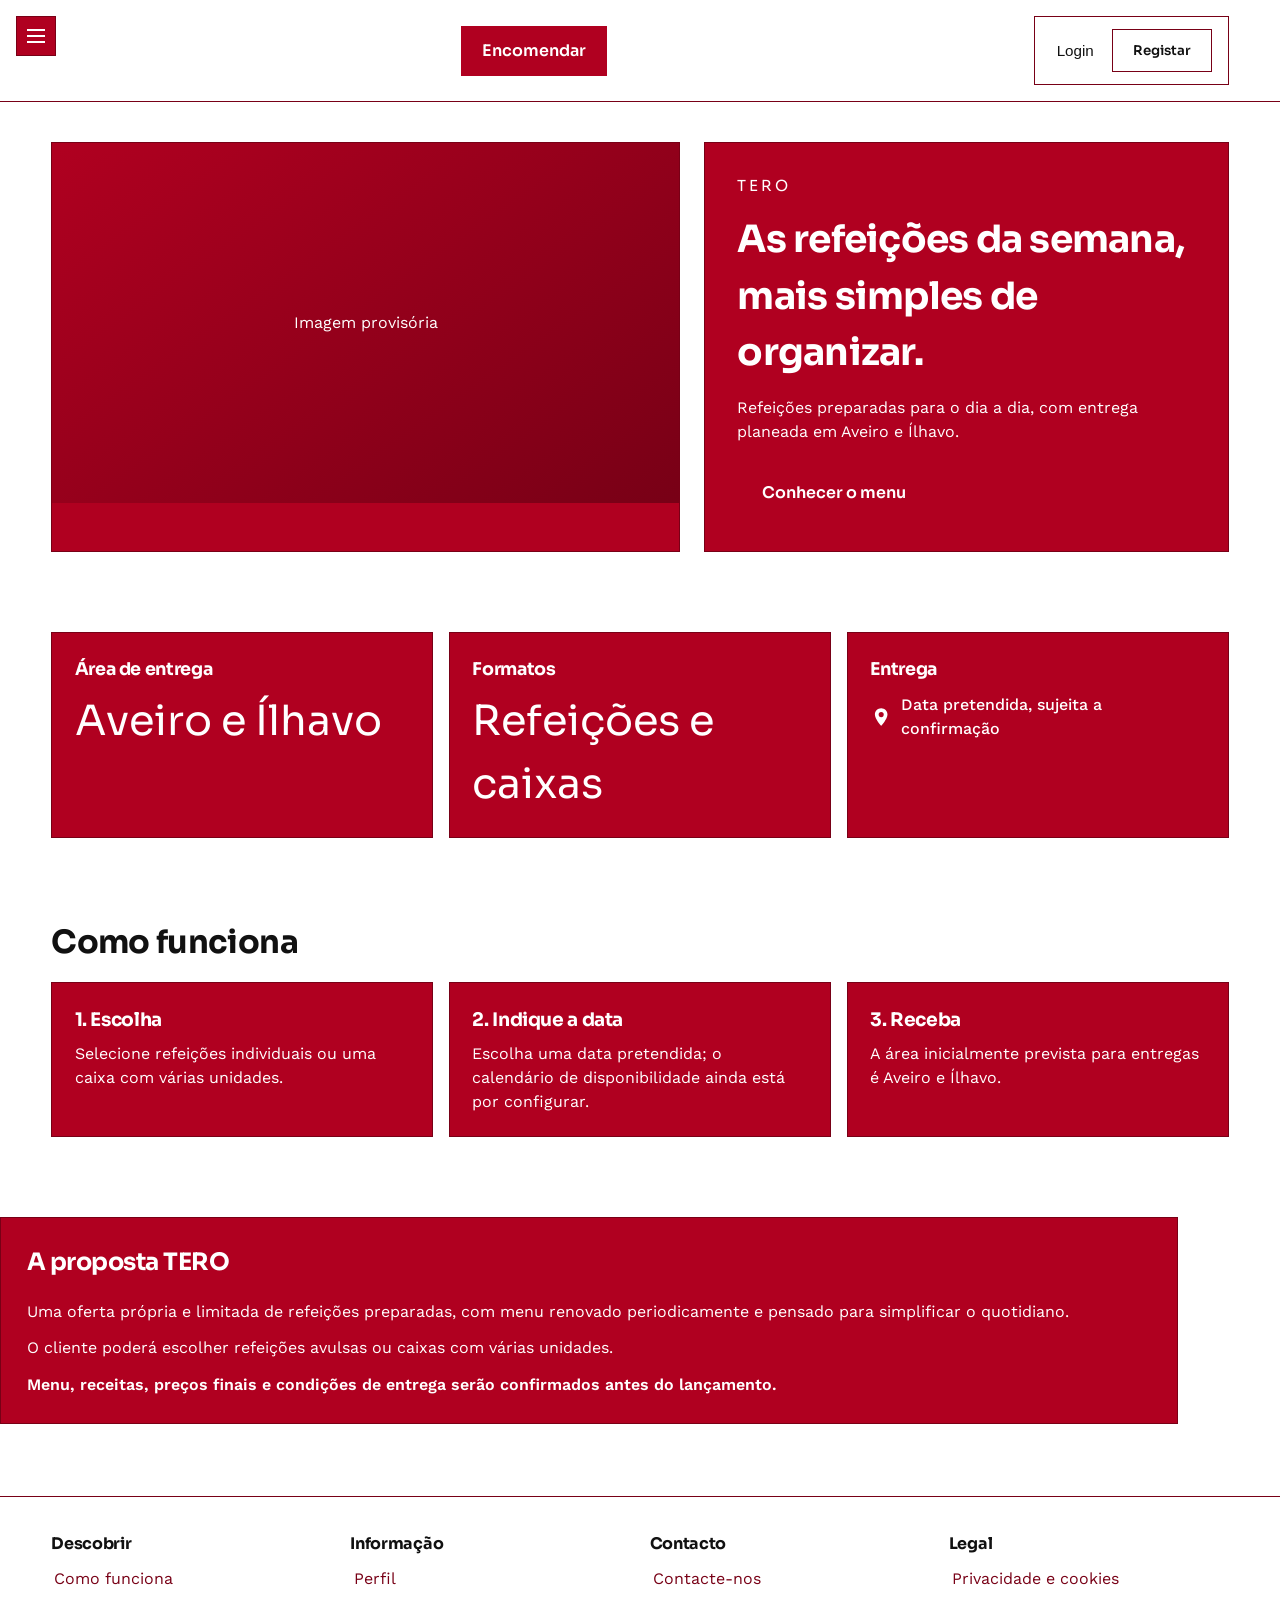
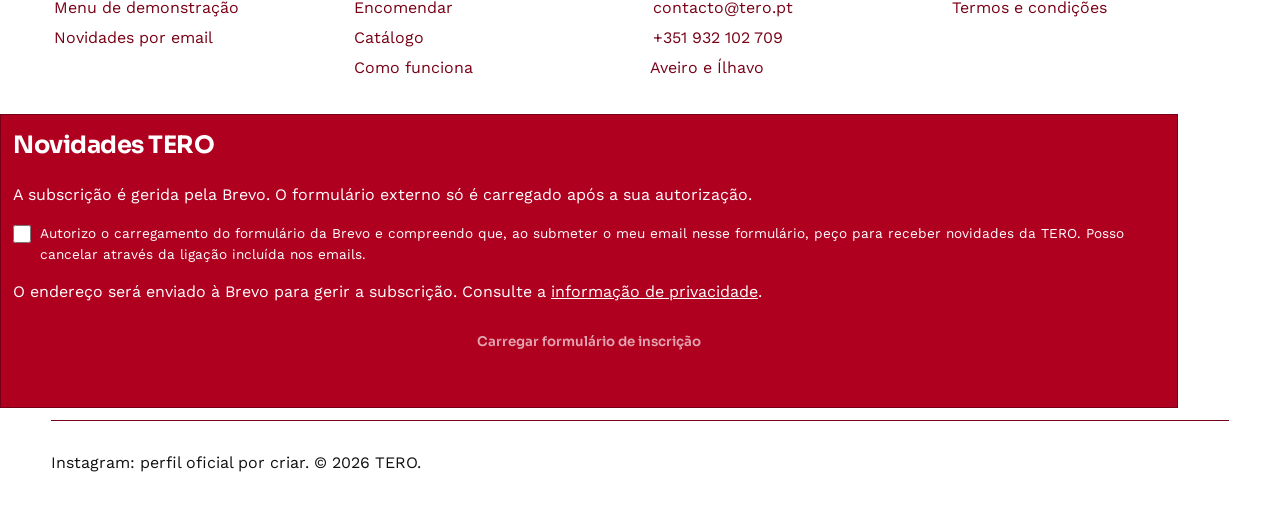
==== index.html @ 5583f140 "TERO site" ====
<!DOCTYPE html>
<html lang="pt-PT">
<head>
  <meta charset="UTF-8" />
  <meta name="viewport" content="width=device-width, initial-scale=1.0" />
  <title>Refeições preparadas em Aveiro e Ílhavo | TERO</title>
  <meta name="description" content="Conheça a proposta TERO: refeições preparadas, opções individuais e caixas para entrega planeada em Aveiro e Ílhavo." />
  <link rel="preconnect" href="https://fonts.googleapis.com" />
  <link rel="preconnect" href="https://fonts.gstatic.com" crossorigin />
  <link href="https://fonts.googleapis.com/css2?family=Sora:wght@400;500;600;700&family=Work+Sans:wght@400;500;600&display=swap" rel="stylesheet" />
  <link rel="stylesheet" href="css/styles.css" />
</head>
<body>
  <a class="skip-link" href="#conteudo">Saltar para o conteúdo</a>

  <header class="site-header" id="topo">
    <div class="container header-grid">
      <button class="menu-toggle" id="menuToggle" aria-expanded="false" aria-controls="mobileMenu" aria-label="Abrir menu">
        <span></span>
        <span></span>
        <span></span>
      </button>

      <div class="header-center">
        <a class="btn btn-primary" href="encomendar.html">Encomendar</a>
      </div>

      <div class="header-right" id="authControls" aria-live="polite">
        <button class="text-link" id="loginBtn" type="button">Login</button>
        <button class="btn btn-outline" id="registerBtn" type="button">Registar</button>
      </div>
    </div>

    <nav class="mobile-menu" id="mobileMenu" aria-label="Navegação móvel">
      <ul>
        <li><a href="perfil.html">Perfil</a></li>
        <li><a href="encomendar.html">Encomendar</a></li>
        <li><a href="catalogo.html">Catálogo</a></li>
        <li><a href="#contactos" data-target="contactos">Contacte-nos</a></li>
      </ul>
    </nav>
  </header>

  <main id="conteudo">
    <section class="hero section" id="encomendar">
      <div class="container hero-grid">
        <figure class="hero-media" aria-label="Imagem ilustrativa de refeições preparadas">
          <div class="media-placeholder" role="img" aria-label="Imagem provisória; fotografia dos pratos a definir">
            <span>Imagem provisória</span>
          </div>
        </figure>

        <div class="hero-content">
          <p class="logo-label">TERO</p>
          <h1>As refeições da semana, mais simples de organizar.</h1>
          <p>Refeições preparadas para o dia a dia, com entrega planeada em Aveiro e Ílhavo.</p>
          <a class="btn btn-primary btn-large" href="catalogo.html">Conhecer o menu</a>
        </div>
      </div>
    </section>

    <section class="section stats" id="catalogo">
      <div class="container stats-grid">
        <article class="info-card">
          <h2>Área de entrega</h2>
          <p class="big-number">Aveiro e Ílhavo</p>
        </article>

        <article class="info-card">
          <h2>Formatos</h2>
          <p class="big-number">Refeições e caixas</p>
        </article>

        <article class="info-card">
          <h2>Entrega</h2>
          <p class="location-row">
            <svg viewBox="0 0 24 24" role="img" aria-hidden="true" focusable="false">
              <path d="M12 2.5C8.27 2.5 5.25 5.52 5.25 9.25c0 4.87 6.75 12.25 6.75 12.25s6.75-7.38 6.75-12.25C18.75 5.52 15.73 2.5 12 2.5Zm0 9.5a2.75 2.75 0 1 1 0-5.5 2.75 2.75 0 0 1 0 5.5Z" />
            </svg>
            Data pretendida, sujeita a confirmação
          </p>
        </article>
      </div>
    </section>

    <section class="section how-it-works" id="como-funciona">
      <div class="container">
        <h2 class="section-title">Como funciona</h2>
        <div class="steps-grid">
          <article class="info-card">
            <h3>1. Escolha</h3>
            <p>Selecione refeições individuais ou uma caixa com várias unidades.</p>
          </article>
          <article class="info-card">
            <h3>2. Indique a data</h3>
            <p>Escolha uma data pretendida; o calendário de disponibilidade ainda está por configurar.</p>
          </article>
          <article class="info-card">
            <h3>3. Receba</h3>
            <p>A área inicialmente prevista para entregas é Aveiro e Ílhavo.</p>
          </article>
        </div>
      </div>
    </section>

    <section class="section about">
      <div class="container about-card">
        <h2>A proposta TERO</h2>
        <p>Uma oferta própria e limitada de refeições preparadas, com menu renovado periodicamente e pensado para simplificar o quotidiano.</p>
        <p class="promo-text">O cliente poderá escolher refeições avulsas ou caixas com várias unidades.</p>
        <p class="contact-phone">Menu, receitas, preços finais e condições de entrega serão confirmados antes do lançamento.</p>
      </div>
    </section>

  </main>

  <footer class="site-footer" id="contactos">
    <div class="container footer-grid">
      <section>
        <h3>Descobrir</h3>
        <ul>
          <li><a href="#como-funciona">Como funciona</a></li>
          <li><a href="catalogo.html">Menu de demonstração</a></li>
          <li><a href="#newsletter">Novidades por email</a></li>
        </ul>
      </section>

      <section>
        <h3>Informação</h3>
        <ul>
          <li><a href="perfil.html">Perfil</a></li>
          <li><a href="encomendar.html">Encomendar</a></li>
          <li><a href="catalogo.html">Catálogo</a></li>
          <li><a href="#como-funciona">Como funciona</a></li>
        </ul>
      </section>

      <section>
        <h3>Contacto</h3>
        <ul>
          <li><a href="#contactos" data-target="contactos">Contacte-nos</a></li>
          <li><a href="mailto:contacto@tero.pt">contacto@tero.pt</a></li>
          <li><a href="tel:+351932102709">+351 932 102 709</a></li>
          <li>Aveiro e Ílhavo</li>
        </ul>
      </section>

      <section>
        <h3>Legal</h3>
        <ul>
          <li><a href="privacidade.html">Privacidade e cookies</a></li>
          <li><a href="termos.html">Termos e condições</a></li>
        </ul>
      </section>
    </div>

    <section class="section newsletter" id="newsletter">
      <div class="container newsletter-card">
        <h2>Novidades TERO</h2>
        <p>A subscrição é gerida pela Brevo. O formulário externo só é carregado após a sua autorização.</p>
        <label class="newsletter-consent" for="newsletterConsent">
          <input id="newsletterConsent" type="checkbox" aria-controls="newsletterEmbed" aria-describedby="newsletterPrivacyNotice newsletterFeedback" />
          <span>Autorizo o carregamento do formulário da Brevo e compreendo que, ao submeter o meu email nesse formulário, peço para receber novidades da TERO. Posso cancelar através da ligação incluída nos emails.</span>
        </label>
        <p id="newsletterPrivacyNotice" class="newsletter-privacy">O endereço será enviado à Brevo para gerir a subscrição. Consulte a <a href="privacidade.html#newsletter">informação de privacidade</a>.</p>
        <div class="newsletter-actions">
          <button type="button" class="btn btn-primary" id="loadNewsletterForm" disabled>Carregar formulário de inscrição</button>
        </div>
        <p id="newsletterFeedback" class="form-feedback" role="status" aria-live="polite"></p>
        <div id="newsletterEmbed" class="newsletter-embed" hidden>
          <iframe
            id="newsletterFrame"
            title="Formulário de inscrição TERO alojado pela Brevo"
            width="540"
            height="305"
            data-src="https://d743b961.sibforms.com/v2/serve/[base64]"
            loading="lazy"
          ></iframe>
        </div>
        <noscript>Ative JavaScript para autorizar e carregar o formulário da Brevo.</noscript>
      </div>
    </section>

    <div class="container footer-bottom">
      <p>Instagram: perfil oficial por criar. © <span id="year"></span> TERO.</p>
    </div>
  </footer>

  <div class="modal" id="authModal" aria-hidden="true" role="dialog" aria-modal="true" aria-labelledby="authTitle">
    <div class="modal-backdrop" data-close="true"></div>
    <div class="modal-panel">
      <button class="modal-close" id="closeModal" aria-label="Fechar janela" type="button">×</button>
      <h2 id="authTitle">Entrar na TERO</h2>
      <p class="modal-note">Autenticação demonstrativa: não é criada uma conta real nem são enviados dados para um servidor.</p>

      <div class="auth-switch" role="tablist" aria-label="Escolha de autenticação">
        <button id="loginTab" type="button" class="tab-btn active" role="tab" aria-selected="true">Login</button>
        <button id="registerTab" type="button" class="tab-btn" role="tab" aria-selected="false">Registo</button>
      </div>

      <form id="loginForm" class="auth-form" autocomplete="on">
        <label for="loginEmail">Email</label>
        <input id="loginEmail" type="email" required autocomplete="email" />
        <label for="loginPassword">Palavra-passe</label>
        <input id="loginPassword" type="password" required autocomplete="current-password" />
        <button type="submit" class="btn btn-primary">Entrar</button>
      </form>

      <form id="registerForm" class="auth-form hidden" autocomplete="on">
        <label for="registerName">Nome</label>
        <input id="registerName" type="text" required autocomplete="name" />
        <label for="registerEmail">Email</label>
        <input id="registerEmail" type="email" required autocomplete="email" />
        <label for="registerPassword">Palavra-passe</label>
        <input id="registerPassword" type="password" required autocomplete="new-password" />
        <button type="submit" class="btn btn-primary">Criar conta</button>
      </form>

      <p id="authFeedback" class="form-feedback" role="status" aria-live="polite"></p>
    </div>
  </div>

  <script src="js/script.js"></script>
</body>
</html>
---- css/styles.css ----
:root {
  --bg: #ffffff;
  --surface: #b00020;
  --surface-strong: #780016;
  --text: #111111;
  --text-soft: #780016;
  --border: #780016;
  --shadow: none;
  --radius: 0;
  --radius-sm: 0;
  --container: 1200px;
}

.newsletter-consent {
  flex: 0 0 100%;
  display: flex;
  align-items: flex-start;
  gap: 0.55rem;
  color: #fff;
  font-size: 0.85rem;
  font-weight: 400;
}

.newsletter-consent input {
  flex: 0 0 18px;
  width: 18px;
  min-width: 18px;
  height: 18px;
  margin: 0.1rem 0 0;
  accent-color: #b00020;
}

.newsletter-privacy {
  flex: 0 0 100%;
}

.newsletter-card p a {
  text-decoration: underline;
}

.provisional-note {
  margin: 0 0 1.25rem;
  padding: 0.85rem 1rem;
  border-left: 4px solid #b00020;
  background: #f5f5f5;
  color: #444;
  font-size: 0.9rem;
}

.section-title {
  margin: 0 0 1rem;
  font-size: clamp(1.5rem, 3vw, 2rem);
}

.steps-grid {
  display: grid;
  grid-template-columns: repeat(3, minmax(0, 1fr));
  gap: 1rem;
}

.steps-grid h3 {
  margin: 0 0 0.5rem;
}

.steps-grid p {
  margin: 0;
}

.legal-main {
  padding: 2rem 0 4rem;
}

.legal-card {
  max-width: 850px;
  margin-inline: auto;
  padding: clamp(1rem, 3vw, 2rem);
  border: 1px solid var(--border);
  background: #fff;
}

.legal-card h1 {
  margin-top: 0;
}

.legal-card h2 {
  margin-top: 2rem;
  font-size: 1.2rem;
}

.legal-card section + section {
  margin-top: 1.5rem;
}

.legal-card p,
.legal-card li {
  line-height: 1.7;
}

.legal-notice {
  padding: 0.85rem 1rem;
  border-left: 4px solid #b00020;
  background: #f5f5f5;
}

.privacy-actions {
  margin-top: 1.5rem;
}

.privacy-actions .form-feedback {
  color: #9d1f1f;
}

.form-hint {
  margin: 0 0 0.8rem;
  color: #5d5d5d;
  font-size: 0.88rem;
}

.confirmation-card {
  max-width: 760px;
  margin-inline: auto;
}

.confirmation-card .checkout-actions {
  justify-content: flex-start;
}

* {
  box-sizing: border-box;
}

.dish-info {
  margin-top: 0.75rem;
  color: #444;
  font-size: 0.85rem;
}

.dish-info summary {
  color: #780016;
  font-weight: 600;
  cursor: pointer;
}

.dish-info dl {
  display: grid;
  gap: 0.4rem;
  margin: 0.65rem 0 0;
}

.dish-info dl div {
  display: grid;
  grid-template-columns: minmax(90px, 0.7fr) 1.3fr;
  gap: 0.4rem;
}

.dish-info dd {
  margin: 0;
}

html {
  scroll-behavior: smooth;
}

#contactos {
  scroll-margin-top: 5rem;
}

body {
  margin: 0;
  font-family: "Work Sans", "Segoe UI", sans-serif;
  color: var(--text);
  background: #ffffff;
  line-height: 1.5;
}

h1,
h2,
h3,
.logo-label,
.nav-title {
  font-family: "Sora", "Segoe UI", sans-serif;
  letter-spacing: -0.02em;
}

a {
  color: inherit;
  text-decoration: none;
}

img,
svg {
  max-width: 100%;
}

.container {
  width: min(var(--container), 92%);
  margin-inline: auto;
}

.section {
  padding: 2.5rem 0;
}

.skip-link {
  position: absolute;
  left: -9999px;
  top: 0;
  background: #000;
  color: #fff;
  padding: 0.75rem 1rem;
  z-index: 500;
}

.skip-link:focus {
  left: 1rem;
}

.site-header {
  position: sticky;
  top: 0;
  z-index: 200;
  background: rgba(255, 255, 255, 0.95);
  border-bottom: 1px solid var(--border);
  backdrop-filter: blur(8px);
}

.header-grid {
  display: grid;
  grid-template-columns: 1fr auto;
  align-items: center;
  gap: 1rem;
  padding: 1rem 0;
}

.left-nav {
  display: none;
}

.header-right {
  background: #ffffff;
  border: 1px solid var(--border);
  border-radius: var(--radius-sm);
  padding: 0.75rem 1rem;
  box-shadow: var(--shadow);
}

.footer-grid a:hover {
  background: #b00020;
  color: #ffffff;
}

.header-center {
  display: flex;
  justify-content: center;
}

.header-right {
  display: flex;
  align-items: center;
  gap: 0.75rem;
}

.menu-toggle {
  display: inline-flex;
  position: fixed;
  top: 1rem;
  left: 1rem;
  z-index: 300;
  width: 2.5rem;
  height: 2.5rem;
  border: 1px solid #780016;
  border-radius: 0;
  background: #b00020;
  align-items: center;
  justify-content: center;
  flex-direction: column;
  gap: 0.22rem;
  cursor: pointer;
}

.menu-toggle span {
  width: 18px;
  height: 2px;
  background: #ffffff;
  border-radius: 0;
}

.text-link {
  border: 0;
  background: transparent;
  color: var(--text);
  font-size: 0.95rem;
  cursor: pointer;
}

.btn {
  border: 1px solid transparent;
  border-radius: 0;
  padding: 0.75rem 1.25rem;
  font-weight: 600;
  font-family: "Sora", "Segoe UI", sans-serif;
  cursor: pointer;
  transition: background-color 0.2s ease, color 0.2s ease;
}

.btn:hover {
  transform: none;
}

.btn-primary {
  background: #b00020;
  color: #fff;
}

.btn-primary:hover {
  background: #780016;
}

.btn-outline {
  border-color: #780016;
  background: #fff;
  color: #111111;
}

.mobile-menu {
  display: none;
  position: fixed;
  top: 4.25rem;
  left: 1rem;
  z-index: 299;
  width: min(300px, 92%);
  padding: 0.75rem;
  background: #fff;
  border: 1px solid var(--border);
  border-radius: var(--radius-sm);
  box-shadow: var(--shadow);
}

.mobile-menu.open {
  display: block;
}

.mobile-menu ul {
  margin: 0;
  padding: 0;
  list-style: none;
  display: grid;
  gap: 0.35rem;
}

.mobile-menu a {
  display: block;
  padding: 0.65rem 0.75rem;
  border-radius: 0;
  font-weight: 500;
}

.mobile-menu a:hover {
  background: var(--surface);
}

.btn-large {
  margin-top: 0.5rem;
  font-size: 1rem;
  padding: 0.85rem 1.5rem;
}

.hero-grid {
  display: grid;
  grid-template-columns: 1.2fr 1fr;
  gap: 1.5rem;
  align-items: stretch;
}

.hero-media,
.hero-content,
.info-card,
.about-card,
.newsletter-card {
  margin: 0;
  background: var(--surface);
  border: 1px solid var(--border);
  border-radius: var(--radius);
  box-shadow: var(--shadow);
  color: #fff;
}

.media-placeholder {
  min-height: 360px;
  border-radius: inherit;
  display: grid;
  place-content: center;
  text-align: center;
  color: #ffffff;
  background:
    linear-gradient(145deg, #b00020, #780016),
    repeating-linear-gradient(
      45deg,
      rgba(255, 255, 255, 0.08),
      rgba(255, 255, 255, 0.08) 10px,
      rgba(120, 0, 22, 0.4) 10px,
      rgba(120, 0, 22, 0.4) 20px
    );
  padding: 1rem;
}

.hero-content {
  padding: 2rem;
  display: grid;
  align-content: center;
  gap: 0.9rem;
}

.logo-label {
  margin: 0;
  font-size: 0.95rem;
  letter-spacing: 0.18em;
  color: #fff;
}

.hero-content h1 {
  margin: 0;
  font-size: clamp(1.6rem, 3vw, 2.35rem);
}

.hero-content p {
  margin: 0;
  color: #fff;
}

.stats-grid {
  display: grid;
  grid-template-columns: repeat(3, minmax(0, 1fr));
  gap: 1rem;
}

.info-card {
  padding: 1.4rem;
}

.info-card h2 {
  margin: 0;
  font-size: 1.1rem;
}

.big-number {
  margin: 0.5rem 0 0;
  font-size: clamp(1.85rem, 4vw, 2.6rem);
  font-family: "Sora", "Segoe UI", sans-serif;
}

.location-row {
  margin: 0.7rem 0 0;
  display: inline-flex;
  align-items: center;
  gap: 0.5rem;
  font-weight: 500;
}

.location-row svg {
  width: 1.4rem;
  fill: #fff;
}

.about-card,
.newsletter-card {
  padding: 1.6rem;
}

.newsletter-card {
  padding: 0.75rem;
  box-shadow: none;
}

.newsletter.section {
  padding: 0.75rem 0;
}

.newsletter-card .form-feedback {
  display: block;
}

.about-card h2,
.newsletter-card h2 {
  margin-top: 0;
}

.about-card p,
.newsletter-card p {
  margin-bottom: 0;
  color: #fff;
}

.promo-text {
  margin-top: 0.8rem;
}

.contact-phone {
  margin-top: 0.8rem;
  font-weight: 600;
  color: #fff;
}

.auth-form input {
  flex: 1;
  min-width: 220px;
  border: 1px solid #780016;
  border-radius: 0;
  padding: 0.7rem 0.8rem;
  font: inherit;
}

.auth-form input:focus {
  outline: 2px solid #b00020;
  border-color: #780016;
}

.newsletter-consent {
  margin: 1rem 0 0;
  line-height: 1.5;
}

.newsletter-consent span {
  flex: 1 1 auto;
}

.newsletter-actions {
  display: flex;
  justify-content: center;
  margin-top: 1rem;
}

.newsletter-actions button:disabled {
  cursor: not-allowed;
  opacity: 0.65;
}

.newsletter-embed {
  max-width: 540px;
  margin: 1.25rem auto 0;
  background: #fff;
}

.newsletter-embed iframe {
  display: block;
  width: 100%;
  max-width: 540px;
  height: 305px;
  margin: 0 auto;
  border: 0;
}

.newsletter-embed[hidden] {
  display: none;
}

.newsletter-privacy {
  line-height: 1.5;
}

.newsletter-privacy a {
  color: #fff;
}

.form-feedback {
  margin-top: 0.75rem;
  min-height: 1.25rem;
  font-size: 0.92rem;
}

.site-footer {
  margin-top: 2rem;
  background: #ffffff;
  border-top: 1px solid var(--border);
}

.footer-grid {
  padding: 2.2rem 0 1.4rem;
  display: grid;
  grid-template-columns: repeat(4, minmax(0, 1fr));
  gap: 1.2rem;
}

.footer-grid h3 {
  margin-top: 0;
  margin-bottom: 0.7rem;
  font-size: 1rem;
}

.footer-grid ul {
  margin: 0;
  padding: 0;
  list-style: none;
  display: grid;
  gap: 0.35rem;
  color: var(--text-soft);
}

.footer-grid a {
  border-radius: 0;
  padding: 0.15rem 0.2rem;
}

.footer-bottom {
  border-top: 1px solid var(--border);
  padding: 0.9rem 0 1.2rem;
  display: flex;
  justify-content: space-between;
  align-items: center;
  gap: 0.8rem;
  flex-wrap: wrap;
}

.footer-bottom nav {
  display: flex;
  gap: 1rem;
  flex-wrap: wrap;
}

.social-links {
  display: inline-flex;
  gap: 0.45rem;
}

.social-links a {
  width: 2rem;
  height: 2rem;
  border-radius: 0;
  border: 1px solid #780016;
  background: #fff;
  display: grid;
  place-items: center;
  font-size: 0.75rem;
  font-weight: 700;
}

.modal {
  position: fixed;
  inset: 0;
  display: none;
  z-index: 400;
}

.modal.open {
  display: block;
}

.modal-backdrop {
  position: absolute;
  inset: 0;
  background: rgba(17, 17, 17, 0.65);
}

.modal-panel {
  position: relative;
  width: min(560px, 92%);
  margin: 10vh auto;
  background: #fff;
  border: 1px solid var(--border);
  border-radius: var(--radius);
  box-shadow: var(--shadow);
  padding: 1.25rem;
}

.modal-close {
  position: absolute;
  top: 0.55rem;
  right: 0.65rem;
  border: 0;
  background: transparent;
  font-size: 1.5rem;
  cursor: pointer;
}

.modal-panel h2 {
  margin-top: 0;
  margin-bottom: 0.25rem;
}

.modal-note {
  margin-top: 0;
  color: var(--text-soft);
  font-size: 0.9rem;
}

.auth-switch {
  display: inline-flex;
  background: var(--surface);
  border: 1px solid var(--border);
  border-radius: 0;
  padding: 0.2rem;
  margin: 0.45rem 0 0.8rem;
}

.tab-btn {
  border: 0;
  background: transparent;
  border-radius: 0;
  padding: 0.45rem 0.9rem;
  cursor: pointer;
  font-weight: 600;
}

.tab-btn.active {
  background: #fff;
  box-shadow: none;
}

.auth-form {
  display: grid;
  gap: 0.45rem;
}

.auth-form label {
  margin-top: 0.5rem;
  font-weight: 600;
}

.hidden {
  display: none !important;
}

.profile-bubble {
  width: 2.2rem;
  height: 2.2rem;
  border-radius: 0;
  border: 1px solid #780016;
  background: #fff;
  display: grid;
  place-items: center;
  font-family: "Sora", "Segoe UI", sans-serif;
  font-size: 0.8rem;
  font-weight: 700;
}

.visually-hidden {
  position: absolute;
  width: 1px;
  height: 1px;
  padding: 0;
  margin: -1px;
  overflow: hidden;
  clip: rect(0, 0, 0, 0);
  border: 0;
}

@media (max-width: 1040px) {
  .header-grid {
    grid-template-columns: 1fr auto;
    gap: 0.8rem;
  }

  .left-nav {
    display: none;
  }

  .menu-toggle {
    left: 1rem;
  }

  .menu-toggle span {
    width: 18px;
    height: 2px;
    background: #ffffff;
    border-radius: 0;
  }

  .mobile-menu {
    display: none;
    border-top: 1px solid var(--border);
    background: #fff;
  }

  .header-center {
    grid-column: 1;
    justify-content: flex-end;
    margin-left: 3.5rem;
  }

  .header-right {
    grid-column: 2;
    justify-content: flex-end;
  }

  .mobile-menu.open {
    display: block;
  }

  .mobile-menu ul {
    width: min(var(--container), 92%);
    margin: 0.75rem auto;
    padding: 0;
    list-style: none;
    display: grid;
    gap: 0.35rem;
  }

  .mobile-menu a {
    display: block;
    background: var(--surface);
    color: #ffffff;
    border: 1px solid var(--border);
    border-radius: 0;
    padding: 0.7rem 0.85rem;
    font-weight: 500;
  }

  .hero-grid {
    grid-template-columns: 1fr;
  }

  .media-placeholder {
    min-height: 280px;
  }

  .stats-grid {
    grid-template-columns: repeat(2, minmax(0, 1fr));
  }

  .footer-grid {
    grid-template-columns: repeat(2, minmax(0, 1fr));
  }
}

@media (max-width: 720px) {
  .header-cart {
    min-height: 38px;
    padding: 0.5rem 2.5rem 0.5rem 0.65rem;
    font-size: 0.78rem;
  }

  .header-cart .cart-badge {
    right: 0.35rem;
  }

  .header-center {
    justify-content: flex-end;
    margin-left: 3.1rem;
  }

  .header-right {
    gap: 0.45rem;
    padding: 0.6rem;
    width: auto;
  }

  .header-right .btn,
  .header-right .text-link {
    font-size: 0.85rem;
    padding: 0.6rem 0.8rem;
  }

  .header-center .btn {
    padding: 0.65rem 0.9rem;
  }

  @media (max-width: 420px) {
    .header-right {
      gap: 0.3rem;
      padding: 0.35rem;
    }

    .header-right .btn,
    .header-right .text-link {
      font-size: 0.68rem;
      padding: 0.4rem 0.45rem;
    }
  }

  .stats-grid,
  .footer-grid,
  .steps-grid {
    grid-template-columns: 1fr;
  }

  .newsletter-card button {
    width: 100%;
  }

  .newsletter-card .newsletter-consent input {
    width: 18px;
  }
}

/* Catálogo */
.catalogue-page {
  padding-bottom: 108px;
}

.catalogue-main {
  padding: 2rem 0 3rem;
}

.catalogue-brand {
  gap: 1rem;
  align-items: center;
}

.brand-link {
  font-family: "Sora", "Segoe UI", sans-serif;
  font-size: 1.25rem;
  font-weight: 700;
  letter-spacing: 0.12em;
}

.header-cart {
  position: relative;
  min-height: 44px;
  border: 1px solid #111;
  background: #fff;
  color: #111;
  padding: 0.65rem 3rem 0.65rem 0.9rem;
  font: inherit;
  font-weight: 700;
  cursor: pointer;
}

.header-cart .cart-badge {
  right: 0.45rem;
  min-width: 1.55rem;
  height: 1.55rem;
}

.catalogue-brand .btn-primary {
  border-bottom: 3px solid #111;
}

.mobile-menu a.active {
  background: #b00020;
  color: #fff;
}

.catalogue-heading {
  display: flex;
  justify-content: space-between;
  align-items: end;
  gap: 1.5rem;
  margin-bottom: 1.25rem;
}

.catalogue-heading h1 {
  margin: 0.15rem 0 0;
  font-size: clamp(1.8rem, 4vw, 3rem);
}

.catalogue-kicker {
  margin: 0;
  color: #b00020;
  font-family: "Sora", "Segoe UI", sans-serif;
  font-weight: 700;
  text-transform: uppercase;
  letter-spacing: 0.12em;
  font-size: 0.78rem;
}

.catalogue-heading > p {
  margin: 0 0 0.25rem;
  color: var(--text-soft);
  font-weight: 600;
}

.order-progress {
  display: grid;
  grid-template-columns: repeat(4, minmax(0, 1fr));
  margin: 0 0 2rem;
  padding: 0;
  list-style: none;
  position: relative;
}

.order-progress::before {
  content: "";
  position: absolute;
  left: 6%;
  right: 6%;
  top: 19px;
  height: 2px;
  background: #d8d8d8;
}

.order-progress li {
  display: grid;
  justify-items: center;
  gap: 0.45rem;
  text-align: center;
  color: #777;
  position: relative;
  z-index: 1;
  cursor: pointer;
}

.order-progress li span {
  width: 40px;
  height: 40px;
  display: grid;
  place-items: center;
  border: 2px solid #d8d8d8;
  background: #fff;
  font-family: "Sora", "Segoe UI", sans-serif;
  font-weight: 700;
}

.order-progress li strong {
  font-size: 0.82rem;
}

.order-progress li.active {
  color: #b00020;
}

.order-progress li.active span {
  color: #fff;
  background: #b00020;
  border-color: #b00020;
}

.order-progress li.completed span {
  color: #fff;
  background: #780016;
  border-color: #780016;
}

.order-progress li.completed {
  color: #780016;
}

.order-progress li.disabled-step {
  cursor: not-allowed;
  opacity: 0.55;
}

.catalogue-grid {
  display: grid;
  grid-template-columns: repeat(3, minmax(0, 1fr));
  gap: 1.25rem;
}

.product-card {
  min-width: 0;
  background: #f2f2f2;
  border: 1px solid #dedede;
  overflow: hidden;
}

.product-image {
  min-height: 220px;
  display: grid;
  place-items: center;
  background: #e7e7e7;
  border-bottom: 1px solid #dedede;
  font-size: clamp(5rem, 9vw, 8rem);
}

.product-details {
  padding: 1rem;
}

.product-details h2 {
  margin: 0 0 0.35rem;
  font-size: 1.15rem;
}

.product-details p {
  min-height: 3em;
  margin: 0;
  color: #5d5d5d;
  font-size: 0.92rem;
}

.product-card-footer {
  display: grid;
  grid-template-columns: auto 1fr;
  align-items: center;
  gap: 0.75rem;
  margin-top: 1rem;
}

.product-card-footer > strong {
  font-family: "Sora", "Segoe UI", sans-serif;
  font-size: 1.05rem;
  white-space: nowrap;
}

.product-card-footer .btn {
  width: 100%;
  padding-inline: 0.7rem;
  font-size: 0.82rem;
}

.ordering-bar {
  position: fixed;
  left: 0;
  right: 0;
  bottom: 0;
  z-index: 250;
  background: #fff;
  border-top: 2px solid #111;
}

.ordering-bar-grid {
  min-height: 92px;
  display: grid;
  grid-template-columns: 220px 1fr auto;
  align-items: center;
  gap: 1.25rem;
  padding-block: 0.75rem;
}

.quantity-controls {
  display: grid;
  grid-template-columns: 44px 56px 44px;
  align-items: center;
  border: 1px solid #c9c9c9;
}

.quantity-controls button {
  height: 44px;
  border: 0;
  background: #b00020;
  color: #fff;
  font-size: 1.25rem;
  cursor: pointer;
}

.quantity-controls output {
  text-align: center;
  font-family: "Sora", "Segoe UI", sans-serif;
  font-weight: 700;
}

.order-total {
  display: flex;
  align-items: baseline;
  gap: 0.6rem;
}

.order-total span {
  color: #666;
}

.order-total strong {
  font-family: "Sora", "Segoe UI", sans-serif;
  font-size: 1.45rem;
}

.ordering-actions {
  display: flex;
  align-items: center;
  gap: 0.65rem;
}

.cart-button {
  position: relative;
  border-color: #111;
  background: #fff;
  color: #111;
  padding-right: 3.1rem;
}

.cart-badge {
  position: absolute;
  right: 0.55rem;
  top: 50%;
  transform: translateY(-50%);
  min-width: 1.7rem;
  height: 1.7rem;
  display: grid;
  place-items: center;
  background: #b00020;
  color: #fff;
  font-size: 0.75rem;
}

.cart-drawer {
  position: fixed;
  top: 0;
  right: 0;
  bottom: 0;
  z-index: 350;
  width: min(430px, 92vw);
  background: #fff;
  border-left: 2px solid #111;
  transform: translateX(100%);
  transition: transform 0.25s ease;
  display: grid;
  grid-template-rows: auto 1fr auto;
}

.cart-drawer.open {
  transform: translateX(0);
}

.cart-backdrop {
  position: fixed;
  inset: 0;
  z-index: 340;
  background: rgba(17, 17, 17, 0.55);
}

.cart-drawer-header,
.cart-drawer-footer {
  display: flex;
  justify-content: space-between;
  align-items: center;
  gap: 1rem;
  padding: 1rem;
  border-bottom: 1px solid #ddd;
}

.cart-drawer-header h2 {
  margin: 0;
}

.cart-drawer-header button,
.remove-item {
  width: 2.25rem;
  height: 2.25rem;
  border: 1px solid #111;
  background: #fff;
  cursor: pointer;
  font-size: 1.2rem;
}

.cart-drawer-footer {
  border-top: 1px solid #ddd;
  border-bottom: 0;
}

.cart-items {
  overflow-y: auto;
  padding: 0.75rem 1rem;
}

.cart-item {
  display: grid;
  grid-template-columns: 52px 1fr auto 32px;
  align-items: center;
  gap: 0.75rem;
  padding: 0.75rem 0;
  border-bottom: 1px solid #e6e6e6;
}

.cart-item-icon {
  width: 52px;
  height: 52px;
  display: grid;
  place-items: center;
  background: #eee;
  font-size: 1.8rem;
}

.cart-item-info {
  display: grid;
  gap: 0.15rem;
}

.cart-item-controls {
  display: grid;
  grid-template-columns: 30px 28px 30px;
  align-items: center;
  text-align: center;
  border: 1px solid #ccc;
}

.cart-item-controls button {
  height: 30px;
  border: 0;
  background: #fff;
  cursor: pointer;
  font-weight: 700;
}

.remove-item {
  width: 32px;
  height: 32px;
  border: 0;
}

.empty-cart {
  color: #777;
  text-align: center;
  margin-top: 2rem;
}

.toast {
  position: fixed;
  left: 50%;
  bottom: 112px;
  z-index: 400;
  transform: translate(-50%, 20px);
  padding: 0.75rem 1rem;
  background: #111;
  color: #fff;
  opacity: 0;
  pointer-events: none;
  transition: opacity 0.2s ease, transform 0.2s ease;
}

.toast.show {
  opacity: 1;
  transform: translate(-50%, 0);
}

@media (max-width: 1040px) {
  .catalogue-grid {
    grid-template-columns: repeat(2, minmax(0, 1fr));
  }

  .ordering-bar-grid {
    grid-template-columns: 180px 1fr auto;
  }

  .catalogue-brand {
    margin-left: 3.5rem;
  }
}

@media (max-width: 720px) {
  .catalogue-page {
    padding-bottom: 152px;
  }

  .catalogue-heading {
    align-items: start;
  }

  .catalogue-heading > p {
    max-width: 150px;
    text-align: right;
  }

  .order-progress {
    margin-bottom: 1.25rem;
  }

  .order-progress li strong {
    font-size: 0.68rem;
  }

  .order-progress li span {
    width: 34px;
    height: 34px;
  }

  .order-progress::before {
    top: 16px;
  }

  .catalogue-grid {
    grid-template-columns: repeat(2, minmax(0, 1fr));
    gap: 0.65rem;
  }

  .product-image {
    min-height: 150px;
  }

  .product-details {
    padding: 0.75rem;
  }

  .product-details p {
    min-height: 4.5em;
  }

  .product-card-footer {
    grid-template-columns: 1fr;
  }

  .ordering-bar-grid {
    min-height: 132px;
    grid-template-columns: 1fr auto;
    gap: 0.55rem;
  }

  .quantity-controls {
    grid-template-columns: 38px 42px 38px;
  }

  .quantity-controls button {
    height: 38px;
  }

  .order-total {
    justify-self: end;
  }

  .order-total strong {
    font-size: 1.1rem;
  }

  .ordering-actions {
    grid-column: 1 / -1;
  }

  .ordering-actions .btn {
    flex: 1;
  }

  .brand-link {
    display: none;
  }
}

/* Perfil */
.profile-main {
  padding: 2.25rem 0 4rem;
}

.profile-container {
  max-width: 1100px;
}

.profile-main h1 {
  margin: 0 0 1.25rem;
  font-size: clamp(1.8rem, 4vw, 3rem);
}

.profile-summary,
.profile-card,
.account-actions {
  background: #f2f2f2;
  border: 1px solid #dedede;
}

.profile-summary {
  display: grid;
  grid-template-columns: 96px 1fr auto;
  align-items: center;
  gap: 1.25rem;
  padding: 1.25rem;
  margin-bottom: 1.25rem;
}

.profile-avatar {
  width: 96px;
  height: 96px;
  border-radius: 50%;
  display: grid;
  place-items: center;
  background: #b00020;
  color: #fff;
  font-family: "Sora", "Segoe UI", sans-serif;
  font-size: 1.5rem;
  font-weight: 700;
}

.profile-summary-info h2,
.profile-summary-info p {
  margin: 0;
}

.profile-summary-info p {
  color: #666;
  margin-top: 0.25rem;
}

.account-status {
  display: inline-block;
  margin-top: 0.55rem;
  color: #b00020;
  font-size: 0.78rem;
  font-weight: 700;
  text-transform: uppercase;
  letter-spacing: 0.06em;
}

.profile-grid {
  display: grid;
  grid-template-columns: repeat(2, minmax(0, 1fr));
  gap: 1.25rem;
  margin-bottom: 1.25rem;
}

.profile-card {
  padding: 1.25rem;
}

.profile-card-heading {
  display: flex;
  justify-content: space-between;
  align-items: center;
  gap: 1rem;
  padding-bottom: 0.85rem;
  border-bottom: 1px solid #d4d4d4;
  margin-bottom: 1rem;
}

.profile-card-heading h2,
.account-actions h2 {
  margin: 0;
  font-size: 1.15rem;
}

.text-action {
  border: 0;
  background: transparent;
  color: #b00020;
  font: inherit;
  font-weight: 700;
  cursor: pointer;
  padding: 0.25rem;
}

.information-list dl,
.address-view dl {
  margin: 0;
  display: grid;
  gap: 0.75rem;
}

.information-list dl div,
.address-view dl div {
  display: grid;
  grid-template-columns: minmax(120px, 0.8fr) 1.2fr;
  gap: 0.75rem;
  padding-bottom: 0.65rem;
  border-bottom: 1px solid #dedede;
}

.information-list dt,
.address-view dt {
  color: #777;
  font-size: 0.84rem;
}

.information-list dd,
.address-view dd {
  margin: 0;
  font-weight: 600;
  overflow-wrap: anywhere;
}

.profile-form {
  display: grid;
  gap: 0.55rem;
}

.profile-form label {
  font-size: 0.85rem;
  font-weight: 700;
  margin-top: 0.25rem;
}

.profile-form input {
  width: 100%;
  min-height: 42px;
  border: 1px solid #bbb;
  background: #fff;
  border-radius: 0;
  padding: 0.65rem 0.75rem;
  font: inherit;
}

.profile-form input:focus {
  outline: 2px solid #b00020;
  border-color: #780016;
}

.field-error {
  min-height: 1.1rem;
  margin: 0.15rem 0;
  color: #9d1f1f;
  font-size: 0.82rem;
}

.form-actions {
  display: flex;
  gap: 0.6rem;
  margin-top: 0.35rem;
  flex-wrap: wrap;
}

.empty-message {
  margin: 0;
  color: #666;
}

.orders-section {
  margin-bottom: 1.25rem;
}

.empty-orders {
  min-height: 150px;
  display: grid;
  place-items: center;
  align-content: center;
  gap: 0.75rem;
  text-align: center;
  color: #666;
}

.empty-orders p {
  margin: 0;
}

.account-actions {
  padding: 1.25rem;
}

.account-actions h2 {
  margin-bottom: 0.75rem;
}

.account-action-list {
  display: grid;
  grid-template-columns: repeat(3, minmax(0, 1fr));
  gap: 0.6rem;
}

.account-action-list button {
  min-height: 44px;
  border: 1px solid #777;
  background: #fff;
  color: #111;
  font: inherit;
  font-weight: 700;
  cursor: pointer;
}

.text-action:disabled,
.profile-summary > .btn:disabled {
  opacity: 0.55;
  cursor: not-allowed;
}

.account-action-list .danger-action {
  border-color: #b00020;
  color: #b00020;
}

.profile-footer {
  margin-top: 0;
}

.profile-toast {
  position: fixed;
  left: 50%;
  bottom: 1.5rem;
  z-index: 400;
  transform: translate(-50%, 20px);
  max-width: 92%;
  padding: 0.75rem 1rem;
  background: #111;
  color: #fff;
  opacity: 0;
  pointer-events: none;
  transition: opacity 0.2s ease, transform 0.2s ease;
  text-align: center;
}

.profile-toast.show {
  opacity: 1;
  transform: translate(-50%, 0);
}

@media (max-width: 720px) {
  .profile-main {
    padding-top: 1.25rem;
  }

  .profile-summary {
    grid-template-columns: 72px 1fr;
  }

  .profile-avatar {
    width: 72px;
    height: 72px;
  }

  .profile-summary > .btn {
    grid-column: 1 / -1;
  }

  .profile-grid {
    grid-template-columns: 1fr;
  }

  .information-list dl div,
  .address-view dl div {
    grid-template-columns: 1fr;
    gap: 0.15rem;
  }

  .account-action-list {
    grid-template-columns: 1fr;
  }
}

/* Localização de entrega */
.checkout-main {
  padding: 2.25rem 0 3.5rem;
}

.checkout-container {
  max-width: 1100px;
}

.checkout-heading {
  margin: 0 0 1.25rem;
}

.checkout-heading h1 {
  margin: 0 0 0.35rem;
  font-size: clamp(1.8rem, 4vw, 3rem);
}

.checkout-heading p {
  margin: 0;
  color: #666;
}

.delivery-layout {
  display: grid;
  grid-template-columns: minmax(0, 2fr) minmax(260px, 0.85fr);
  align-items: start;
  gap: 1.25rem;
}

.delivery-fields {
  display: grid;
  gap: 1.25rem;
}

.checkout-card {
  background: #f2f2f2;
  border: 1px solid #dedede;
  padding: 1.25rem;
}

.checkout-card h2 {
  margin: 0 0 1rem;
  font-size: 1.15rem;
}

.form-grid {
  display: grid;
  grid-template-columns: repeat(2, minmax(0, 1fr));
  gap: 0.85rem;
}

.form-grid.two-columns {
  grid-template-columns: repeat(2, minmax(0, 1fr));
}

.form-grid label {
  display: grid;
  gap: 0.45rem;
  font-size: 0.85rem;
  font-weight: 700;
}

.form-grid label span {
  color: #777;
  font-weight: 400;
}

.form-grid .full-width {
  grid-column: 1 / -1;
}

.form-grid input,
.form-grid select,
.form-grid textarea {
  width: 100%;
  min-height: 44px;
  border: 1px solid #aaa;
  background: #fff;
  border-radius: 0;
  padding: 0.65rem 0.75rem;
  font: inherit;
  font-weight: 400;
}

.form-grid textarea {
  resize: vertical;
  min-height: 112px;
}

.form-grid input:focus,
.form-grid select:focus,
.form-grid textarea:focus {
  outline: 2px solid #b00020;
  border-color: #780016;
}

.save-address {
  display: flex;
  align-items: center;
  gap: 0.55rem;
  margin-top: 1rem;
  font-size: 0.9rem;
  cursor: pointer;
}

.save-address input {
  width: 18px;
  height: 18px;
  accent-color: #b00020;
}

.form-error {
  min-height: 1.25rem;
  margin: 0.65rem 0 0;
  color: #9d1f1f;
  font-size: 0.86rem;
  font-weight: 600;
}

.delivery-area p {
  margin: 0 0 1rem;
  color: #666;
}

.map-placeholder {
  min-height: 220px;
  border: 1px solid #d1d1d1;
  background:
    linear-gradient(135deg, transparent 49%, #dedede 49%, #dedede 51%, transparent 51%),
    linear-gradient(45deg, #f7f7f7 49%, #e7e7e7 49%, #e7e7e7 51%, #f7f7f7 51%);
  background-size: 44px 44px;
  display: grid;
  grid-template-columns: 1fr 1fr;
  place-items: center;
  color: #780016;
  font-family: "Sora", "Segoe UI", sans-serif;
  font-weight: 700;
}

.checkout-actions {
  display: flex;
  justify-content: space-between;
  align-items: center;
  gap: 1rem;
  margin-top: 1.25rem;
  padding-top: 1.25rem;
  border-top: 1px solid #ddd;
}

.checkout-footer {
  margin-top: 0;
}

.checkout-footer .footer-bottom {
  justify-content: center;
  border-top: 0;
}

@media (max-width: 1040px) {
  .delivery-layout {
    grid-template-columns: 1fr;
  }

  .delivery-sidebar {
    order: -1;
  }

  .map-placeholder {
    min-height: 180px;
  }
}

@media (max-width: 720px) {
  .checkout-main {
    padding: 1.25rem 0 2.5rem;
  }

  .form-grid,
  .form-grid.two-columns {
    grid-template-columns: 1fr;
  }

  .form-grid .full-width {
    grid-column: auto;
  }

  .checkout-actions {
    align-items: stretch;
    flex-direction: column-reverse;
  }

  .checkout-actions .btn {
    width: 100%;
    text-align: center;
  }

  .checkout-heading h1 {
    font-size: 1.8rem;
  }
}

/* Pagamento */
.payment-main {
  padding-bottom: 4rem;
}

.payment-layout {
  display: grid;
  grid-template-columns: minmax(0, 1.7fr) minmax(280px, 0.75fr);
  align-items: start;
  gap: 1.25rem;
}

.payment-main-column {
  display: grid;
  grid-template-columns: minmax(0, 1fr);
  gap: 1.25rem;
}

.payment-sidebar {
  position: sticky;
  top: 6.5rem;
}

.payment-cart-items {
  display: grid;
  grid-template-columns: minmax(0, 1fr);
  border-top: 1px solid #dedede;
}

.payment-cart-item {
  display: grid;
  grid-template-columns: 64px 1fr auto;
  align-items: center;
  gap: 0.75rem;
  padding: 0.75rem 0;
  border-bottom: 1px solid #dedede;
}

.payment-cart-image {
  width: 64px;
  height: 64px;
  display: grid;
  place-items: center;
  background: #e7e7e7;
  font-size: 2rem;
}

.payment-cart-info {
  display: grid;
  gap: 0.2rem;
}

.payment-cart-info span {
  color: #666;
  font-size: 0.86rem;
}

.payment-cart-subtotal {
  white-space: nowrap;
}

.payment-totals {
  display: grid;
  gap: 0.55rem;
  margin-top: 1rem;
  margin-left: auto;
  width: min(300px, 100%);
}

.payment-totals div {
  display: flex;
  justify-content: space-between;
  gap: 1rem;
}

.payment-totals div:last-child {
  padding-top: 0.75rem;
  border-top: 1px solid #bbb;
  font-size: 1.15rem;
}

.payment-final-total strong {
  font-family: "Sora", "Segoe UI", sans-serif;
  color: #b00020;
}

.payment-method-card {
  margin-top: 0;
}

.payment-method-note {
  margin: -0.45rem 0 1rem;
  color: #666;
  font-size: 0.86rem;
}

.payment-options {
  display: grid;
  grid-template-columns: minmax(0, 1fr);
  gap: 0.65rem;
}

.payment-option {
  min-height: 82px;
  display: grid;
  grid-template-columns: 22px 1fr auto;
  align-items: center;
  gap: 0.75rem;
  padding: 0.85rem;
  border: 1px solid #bbb;
  background: #fff;
  cursor: pointer;
}

.payment-option input {
  width: 18px;
  height: 18px;
  accent-color: #b00020;
}

.payment-option.selected {
  border: 2px solid #b00020;
  background: #fff8f9;
  padding: 0.84rem;
}

.payment-option-content {
  display: grid;
  gap: 0.2rem;
}

.payment-option-content small {
  color: #666;
  font-size: 0.82rem;
}

.payment-placeholder {
  min-width: 86px;
  height: 38px;
  display: grid;
  place-items: center;
  border: 1px solid #aaa;
  background: #f2f2f2;
  font-family: "Sora", "Segoe UI", sans-serif;
  font-size: 0.72rem;
  font-weight: 700;
}

.mbway-placeholder {
  color: #b00020;
}

.mbway-fields {
  padding: 0.75rem;
  border: 1px solid #ddd;
  background: #fff;
}

.mbway-fields label {
  display: grid;
  gap: 0.45rem;
  font-size: 0.85rem;
  font-weight: 700;
}

.mbway-fields input {
  min-height: 44px;
  border: 1px solid #aaa;
  border-radius: 0;
  padding: 0.65rem 0.75rem;
  font: inherit;
}

.terms-checkbox {
  display: flex;
  align-items: flex-start;
  gap: 0.55rem;
  margin-top: 1rem;
  font-size: 0.86rem;
  cursor: pointer;
}

.terms-checkbox input {
  width: 18px;
  height: 18px;
  accent-color: #b00020;
  margin-top: 0.1rem;
}

.payment-card-heading {
  display: flex;
  justify-content: space-between;
  align-items: start;
  gap: 1rem;
  margin-bottom: 0.8rem;
  padding-bottom: 0.8rem;
  border-bottom: 1px solid #ddd;
}

.payment-card-heading h2 {
  margin: 0;
}

.payment-card-heading a {
  color: #b00020;
  font-size: 0.82rem;
  font-weight: 700;
  white-space: nowrap;
}

.delivery-summary {
  display: grid;
  grid-template-columns: minmax(0, 1fr);
  gap: 0.65rem;
  margin: 0;
}

.delivery-summary div {
  display: grid;
  gap: 0.1rem;
  padding-bottom: 0.55rem;
  border-bottom: 1px solid #e1e1e1;
}

.delivery-summary dt {
  color: #777;
  font-size: 0.78rem;
}

.delivery-summary dd {
  margin: 0;
  font-size: 0.88rem;
  font-weight: 600;
  overflow-wrap: anywhere;
}

.empty-payment-cart,
.empty-delivery {
  color: #666;
  margin: 1rem 0;
}

.payment-actions {
  display: grid;
  grid-template-columns: auto 1fr auto;
  align-items: center;
}

.payment-action-total {
  justify-self: center;
  display: grid;
  text-align: center;
}

.payment-action-total span {
  color: #666;
  font-size: 0.78rem;
}

.payment-action-total strong {
  font-family: "Sora", "Segoe UI", sans-serif;
  font-size: 1.3rem;
}

.payment-toast {
  position: fixed;
  left: 50%;
  bottom: 1.5rem;
  z-index: 400;
  transform: translate(-50%, 20px);
  max-width: 92%;
  padding: 0.75rem 1rem;
  background: #111;
  color: #fff;
  opacity: 0;
  pointer-events: none;
  transition: opacity 0.2s ease, transform 0.2s ease;
  text-align: center;
}

.payment-toast.show {
  opacity: 1;
  transform: translate(-50%, 0);
}

@media (max-width: 1040px) {
  .payment-layout {
    grid-template-columns: minmax(0, 1fr);
  }

  .payment-main-column,
  .payment-sidebar {
    min-width: 0;
  }

  .payment-sidebar {
    position: static;
  }
}

@media (max-width: 720px) {
  .payment-cart-item {
    grid-template-columns: 52px 1fr auto;
  }

  .payment-cart-image {
    width: 52px;
    height: 52px;
  }

  .payment-option {
    grid-template-columns: 22px 1fr;
  }

  .payment-placeholder {
    grid-column: 2;
  }

  .payment-actions {
    grid-template-columns: 1fr;
  }

  .payment-action-total {
    justify-self: center;
  }

  .payment-actions .btn {
    width: 100%;
  }
}

/* Catálogo de pratos */
.catalogue-main {
  padding: 2.25rem 0 3.5rem;
}

.catalogue-heading {
  display: block;
  margin-bottom: 1.25rem;
}

.catalogue-heading h1 {
  margin: 0.15rem 0 0.35rem;
}

.catalogue-subtitle {
  margin: 0;
  color: #666;
  font-size: 1rem;
  font-weight: 400;
}

.category-navigation {
  display: flex;
  gap: 0.55rem;
  overflow-x: auto;
  margin-bottom: 1.25rem;
  padding-bottom: 0.25rem;
  scrollbar-width: thin;
}

.category-button {
  flex: 0 0 auto;
  min-height: 42px;
  border: 1px solid #b00020;
  border-radius: 999px;
  background: #fff;
  color: #b00020;
  padding: 0.55rem 1rem;
  font: inherit;
  font-weight: 700;
  cursor: pointer;
}

.category-button.active {
  background: #b00020;
  color: #fff;
}

.catalogue-grid {
  grid-template-columns: repeat(4, minmax(0, 1fr));
}

.dish-card {
  min-width: 0;
  background: #f3f3f3;
  border: 1px solid #e2e2e2;
  border-radius: 18px;
  box-shadow: 0 8px 20px rgba(17, 17, 17, 0.07);
  overflow: hidden;
}

.dish-image {
  height: 210px;
  overflow: hidden;
  background: #e8e8e8;
}

.dish-image img {
  width: 100%;
  height: 100%;
  display: block;
  object-fit: cover;
  transition: transform 0.25s ease;
}

.dish-image-placeholder {
  display: grid;
  place-items: center;
  font-size: clamp(5rem, 9vw, 8rem);
}

.dish-image-placeholder span {
  line-height: 1;
}

.dish-details {
  padding: 1rem;
}

.dish-category {
  margin: 0 0 0.25rem;
  color: #b00020;
  font-size: 0.75rem;
  font-weight: 700;
  text-transform: uppercase;
  letter-spacing: 0.06em;
}

.dish-details h2 {
  margin: 0;
  font-size: 1.05rem;
}

.dish-description {
  min-height: 3.2em;
  margin: 0.45rem 0 0;
  color: #666;
  font-size: 0.88rem;
}

.dish-card-footer {
  display: flex;
  justify-content: space-between;
  align-items: center;
  gap: 0.75rem;
  margin-top: 0.9rem;
}

.dish-card-footer strong {
  font-family: "Sora", "Segoe UI", sans-serif;
  white-space: nowrap;
}

.dish-card-footer .btn {
  border-radius: 999px;
  padding: 0.65rem 0.9rem;
  font-size: 0.78rem;
}

.catalogue-footer {
  margin-top: 0;
  padding-bottom: 0;
}

.cart-item-icon {
  object-fit: cover;
  border-radius: 8px;
}

.ordering-bar-grid {
  grid-template-columns: 1fr auto;
}

@media (max-width: 1040px) {
  .catalogue-grid {
    grid-template-columns: repeat(3, minmax(0, 1fr));
  }
}

@media (max-width: 720px) {
  .catalogue-main {
    padding-top: 1.25rem;
  }

  .catalogue-grid {
    grid-template-columns: repeat(2, minmax(0, 1fr));
    gap: 0.75rem;
  }

  .dish-image {
    height: 150px;
  }

  .dish-details {
    padding: 0.75rem;
  }

  .dish-description {
    min-height: 4.8em;
  }

  .dish-card-footer {
    display: grid;
  }

  .dish-card-footer .btn {
    width: 100%;
  }

  .dish-info dl div {
    grid-template-columns: 1fr;
    gap: 0.1rem;
  }

  .ordering-bar-grid {
    grid-template-columns: 1fr auto;
  }

  .catalogue-footer {
    padding-bottom: 145px;
  }
}
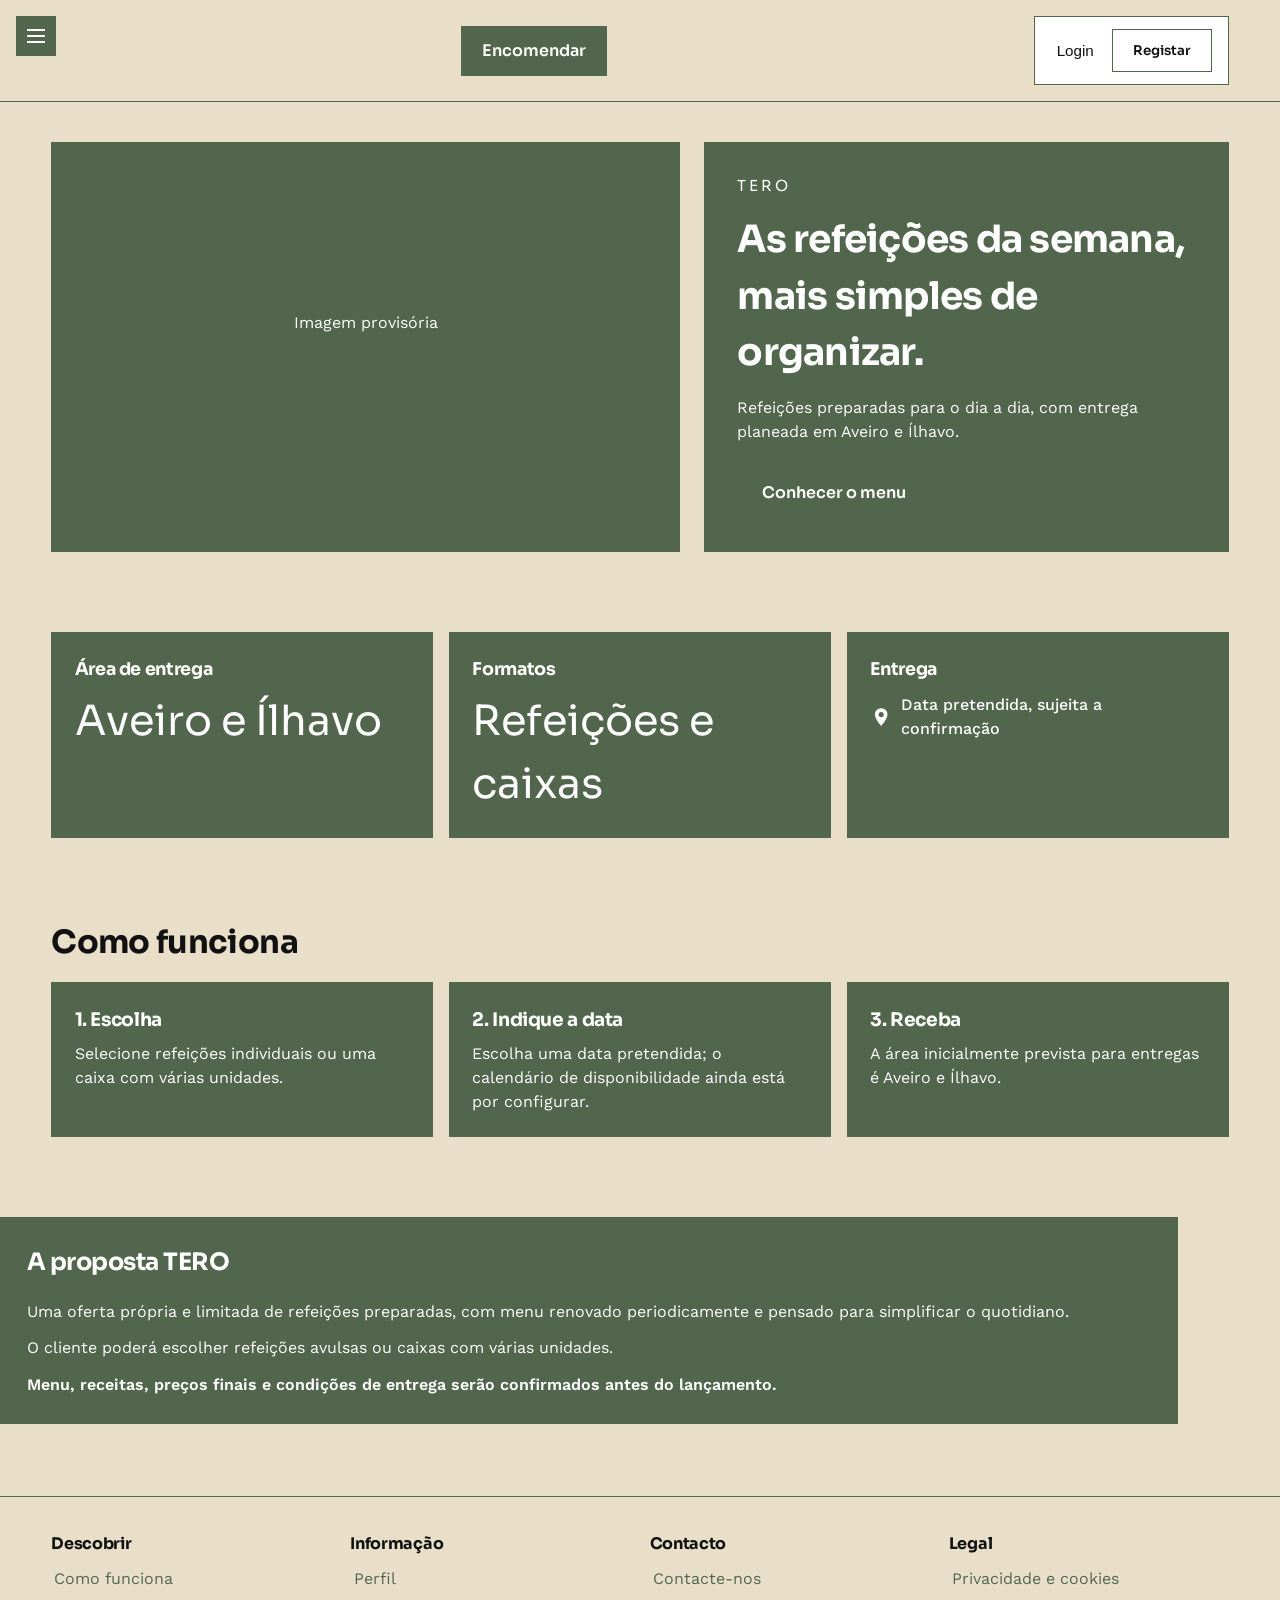
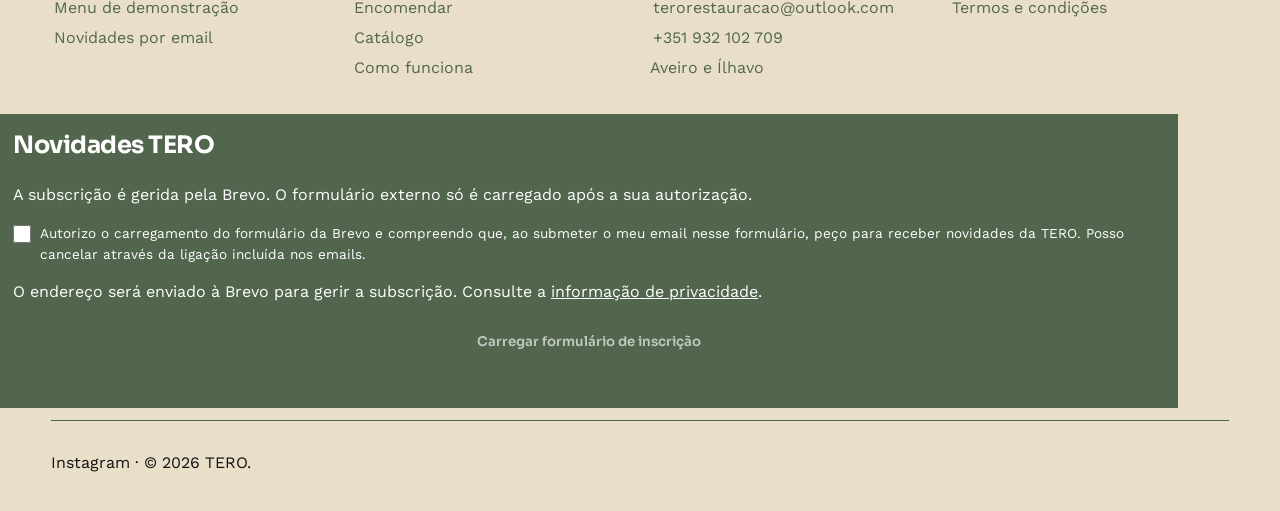
==== commit fd0882b1: "Sincroniza site com versao recente: tema verde, contacto Instagram, paginas termos/privacidade/confi" ====
--- a/index.html
+++ b/index.html
@@ -139,7 +139,7 @@
         <h3>Contacto</h3>
         <ul>
           <li><a href="#contactos" data-target="contactos">Contacte-nos</a></li>
-          <li><a href="mailto:contacto@tero.pt">contacto@tero.pt</a></li>
+          <li><a href="mailto:terorestauracao@outlook.com">terorestauracao@outlook.com</a></li>
           <li><a href="tel:+351932102709">+351 932 102 709</a></li>
           <li>Aveiro e Ílhavo</li>
         </ul>
@@ -182,7 +182,7 @@
     </section>
 
     <div class="container footer-bottom">
-      <p>Instagram: perfil oficial por criar. © <span id="year"></span> TERO.</p>
+      <p><a href="https://www.instagram.com/tero.refeicoes" target="_blank" rel="noopener noreferrer">Instagram</a> · © <span id="year"></span> TERO.</p>
     </div>
   </footer>
 
--- a/css/styles.css
+++ b/css/styles.css
@@ -1,10 +1,10 @@
 :root {
-  --bg: #ffffff;
-  --surface: #b00020;
-  --surface-strong: #780016;
+  --bg: #e9dfc9;
+  --surface: #52664d;
+  --surface-strong: #52664d;
   --text: #111111;
-  --text-soft: #780016;
-  --border: #780016;
+  --text-soft: #52664d;
+  --border: #52664d;
   --shadow: none;
   --radius: 0;
   --radius-sm: 0;
@@ -27,7 +27,7 @@
   min-width: 18px;
   height: 18px;
   margin: 0.1rem 0 0;
-  accent-color: #b00020;
+  accent-color: #52664d;
 }
 
 .newsletter-privacy {
@@ -41,7 +41,7 @@
 .provisional-note {
   margin: 0 0 1.25rem;
   padding: 0.85rem 1rem;
-  border-left: 4px solid #b00020;
+  border-left: 4px solid #52664d;
   background: #f5f5f5;
   color: #444;
   font-size: 0.9rem;
@@ -98,7 +98,7 @@
 
 .legal-notice {
   padding: 0.85rem 1rem;
-  border-left: 4px solid #b00020;
+  border-left: 4px solid #52664d;
   background: #f5f5f5;
 }
 
@@ -136,7 +136,7 @@
 }
 
 .dish-info summary {
-  color: #780016;
+  color: #52664d;
   font-weight: 600;
   cursor: pointer;
 }
@@ -169,7 +169,7 @@
   margin: 0;
   font-family: "Work Sans", "Segoe UI", sans-serif;
   color: var(--text);
-  background: #ffffff;
+  background: var(--bg);
   line-height: 1.5;
 }
 
@@ -219,7 +219,7 @@
   position: sticky;
   top: 0;
   z-index: 200;
-  background: rgba(255, 255, 255, 0.95);
+  background: rgba(233, 223, 201, 0.95);
   border-bottom: 1px solid var(--border);
   backdrop-filter: blur(8px);
 }
@@ -245,7 +245,7 @@
 }
 
 .footer-grid a:hover {
-  background: #b00020;
+  background: #52664d;
   color: #ffffff;
 }
 
@@ -268,9 +268,9 @@
   z-index: 300;
   width: 2.5rem;
   height: 2.5rem;
-  border: 1px solid #780016;
+  border: 1px solid #52664d;
   border-radius: 0;
-  background: #b00020;
+  background: #52664d;
   align-items: center;
   justify-content: center;
   flex-direction: column;
@@ -308,16 +308,16 @@
 }
 
 .btn-primary {
-  background: #b00020;
+  background: #52664d;
   color: #fff;
 }
 
 .btn-primary:hover {
-  background: #780016;
+  background: #52664d;
 }
 
 .btn-outline {
-  border-color: #780016;
+  border-color: #52664d;
   background: #fff;
   color: #111111;
 }
@@ -393,7 +393,7 @@
   text-align: center;
   color: #ffffff;
   background:
-    linear-gradient(145deg, #b00020, #780016),
+    linear-gradient(145deg, #52664d, #52664d),
     repeating-linear-gradient(
       45deg,
       rgba(255, 255, 255, 0.08),
@@ -504,15 +504,15 @@
 .auth-form input {
   flex: 1;
   min-width: 220px;
-  border: 1px solid #780016;
+  border: 1px solid #52664d;
   border-radius: 0;
   padding: 0.7rem 0.8rem;
   font: inherit;
 }
 
 .auth-form input:focus {
-  outline: 2px solid #b00020;
-  border-color: #780016;
+  outline: 2px solid #52664d;
+  border-color: #52664d;
 }
 
 .newsletter-consent {
@@ -562,6 +562,53 @@
   color: #fff;
 }
 
+.newsletter-consent {
+  margin: 1rem 0 0;
+  line-height: 1.5;
+}
+
+.newsletter-consent span {
+  flex: 1 1 auto;
+}
+
+.newsletter-actions {
+  display: flex;
+  justify-content: center;
+  margin-top: 1rem;
+}
+
+.newsletter-actions button:disabled {
+  cursor: not-allowed;
+  opacity: 0.65;
+}
+
+.newsletter-embed {
+  max-width: 540px;
+  margin: 1.25rem auto 0;
+  background: #fff;
+}
+
+.newsletter-embed iframe {
+  display: block;
+  width: 100%;
+  max-width: 540px;
+  height: 305px;
+  margin: 0 auto;
+  border: 0;
+}
+
+.newsletter-embed[hidden] {
+  display: none;
+}
+
+.newsletter-privacy {
+  line-height: 1.5;
+}
+
+.newsletter-privacy a {
+  color: #fff;
+}
+
 .form-feedback {
   margin-top: 0.75rem;
   min-height: 1.25rem;
@@ -570,7 +617,7 @@
 
 .site-footer {
   margin-top: 2rem;
-  background: #ffffff;
+  background: var(--bg);
   border-top: 1px solid var(--border);
 }
 
@@ -626,7 +673,7 @@
   width: 2rem;
   height: 2rem;
   border-radius: 0;
-  border: 1px solid #780016;
+  border: 1px solid #52664d;
   background: #fff;
   display: grid;
   place-items: center;
@@ -724,7 +771,7 @@
   width: 2.2rem;
   height: 2.2rem;
   border-radius: 0;
-  border: 1px solid #780016;
+  border: 1px solid #52664d;
   background: #fff;
   display: grid;
   place-items: center;
@@ -926,7 +973,7 @@
 }
 
 .mobile-menu a.active {
-  background: #b00020;
+  background: #52664d;
   color: #fff;
 }
 
@@ -945,7 +992,7 @@
 
 .catalogue-kicker {
   margin: 0;
-  color: #b00020;
+  color: #52664d;
   font-family: "Sora", "Segoe UI", sans-serif;
   font-weight: 700;
   text-transform: uppercase;
@@ -1005,23 +1052,23 @@
 }
 
 .order-progress li.active {
-  color: #b00020;
+  color: #52664d;
 }
 
 .order-progress li.active span {
   color: #fff;
-  background: #b00020;
-  border-color: #b00020;
+  background: #52664d;
+  border-color: #52664d;
 }
 
 .order-progress li.completed span {
   color: #fff;
-  background: #780016;
-  border-color: #780016;
+  background: #52664d;
+  border-color: #52664d;
 }
 
 .order-progress li.completed {
-  color: #780016;
+  color: #52664d;
 }
 
 .order-progress li.disabled-step {
@@ -1116,7 +1163,7 @@
 .quantity-controls button {
   height: 44px;
   border: 0;
-  background: #b00020;
+  background: #52664d;
   color: #fff;
   font-size: 1.25rem;
   cursor: pointer;
@@ -1166,7 +1213,7 @@
   height: 1.7rem;
   display: grid;
   place-items: center;
-  background: #b00020;
+  background: #52664d;
   color: #fff;
   font-size: 0.75rem;
 }
@@ -1438,7 +1485,7 @@
   border-radius: 50%;
   display: grid;
   place-items: center;
-  background: #b00020;
+  background: #52664d;
   color: #fff;
   font-family: "Sora", "Segoe UI", sans-serif;
   font-size: 1.5rem;
@@ -1458,7 +1505,7 @@
 .account-status {
   display: inline-block;
   margin-top: 0.55rem;
-  color: #b00020;
+  color: #52664d;
   font-size: 0.78rem;
   font-weight: 700;
   text-transform: uppercase;
@@ -1495,7 +1542,7 @@
 .text-action {
   border: 0;
   background: transparent;
-  color: #b00020;
+  color: #52664d;
   font: inherit;
   font-weight: 700;
   cursor: pointer;
@@ -1553,8 +1600,8 @@
 }
 
 .profile-form input:focus {
-  outline: 2px solid #b00020;
-  border-color: #780016;
+  outline: 2px solid #52664d;
+  border-color: #52664d;
 }
 
 .field-error {
@@ -1625,8 +1672,8 @@
 }
 
 .account-action-list .danger-action {
-  border-color: #b00020;
-  color: #b00020;
+  border-color: #52664d;
+  color: #52664d;
 }
 
 .profile-footer {
@@ -1780,8 +1827,8 @@
 .form-grid input:focus,
 .form-grid select:focus,
 .form-grid textarea:focus {
-  outline: 2px solid #b00020;
-  border-color: #780016;
+  outline: 2px solid #52664d;
+  border-color: #52664d;
 }
 
 .save-address {
@@ -1796,7 +1843,7 @@
 .save-address input {
   width: 18px;
   height: 18px;
-  accent-color: #b00020;
+  accent-color: #52664d;
 }
 
 .form-error {
@@ -1822,7 +1869,7 @@
   display: grid;
   grid-template-columns: 1fr 1fr;
   place-items: center;
-  color: #780016;
+  color: #52664d;
   font-family: "Sora", "Segoe UI", sans-serif;
   font-weight: 700;
 }
@@ -1972,7 +2019,7 @@
 
 .payment-final-total strong {
   font-family: "Sora", "Segoe UI", sans-serif;
-  color: #b00020;
+  color: #52664d;
 }
 
 .payment-method-card {
@@ -2006,12 +2053,12 @@
 .payment-option input {
   width: 18px;
   height: 18px;
-  accent-color: #b00020;
+  accent-color: #52664d;
 }
 
 .payment-option.selected {
-  border: 2px solid #b00020;
-  background: #fff8f9;
+  border: 2px solid #52664d;
+  background: #e9dfc9;
   padding: 0.84rem;
 }
 
@@ -2038,7 +2085,7 @@
 }
 
 .mbway-placeholder {
-  color: #b00020;
+  color: #52664d;
 }
 
 .mbway-fields {
@@ -2074,7 +2121,7 @@
 .terms-checkbox input {
   width: 18px;
   height: 18px;
-  accent-color: #b00020;
+  accent-color: #52664d;
   margin-top: 0.1rem;
 }
 
@@ -2093,7 +2140,7 @@
 }
 
 .payment-card-heading a {
-  color: #b00020;
+  color: #52664d;
   font-size: 0.82rem;
   font-weight: 700;
   white-space: nowrap;
@@ -2253,10 +2300,10 @@
 .category-button {
   flex: 0 0 auto;
   min-height: 42px;
-  border: 1px solid #b00020;
+  border: 1px solid #52664d;
   border-radius: 999px;
   background: #fff;
-  color: #b00020;
+  color: #52664d;
   padding: 0.55rem 1rem;
   font: inherit;
   font-weight: 700;
@@ -2264,7 +2311,7 @@
 }
 
 .category-button.active {
-  background: #b00020;
+  background: #52664d;
   color: #fff;
 }
 
@@ -2311,7 +2358,7 @@
 
 .dish-category {
   margin: 0 0 0.25rem;
-  color: #b00020;
+  color: #52664d;
   font-size: 0.75rem;
   font-weight: 700;
   text-transform: uppercase;
